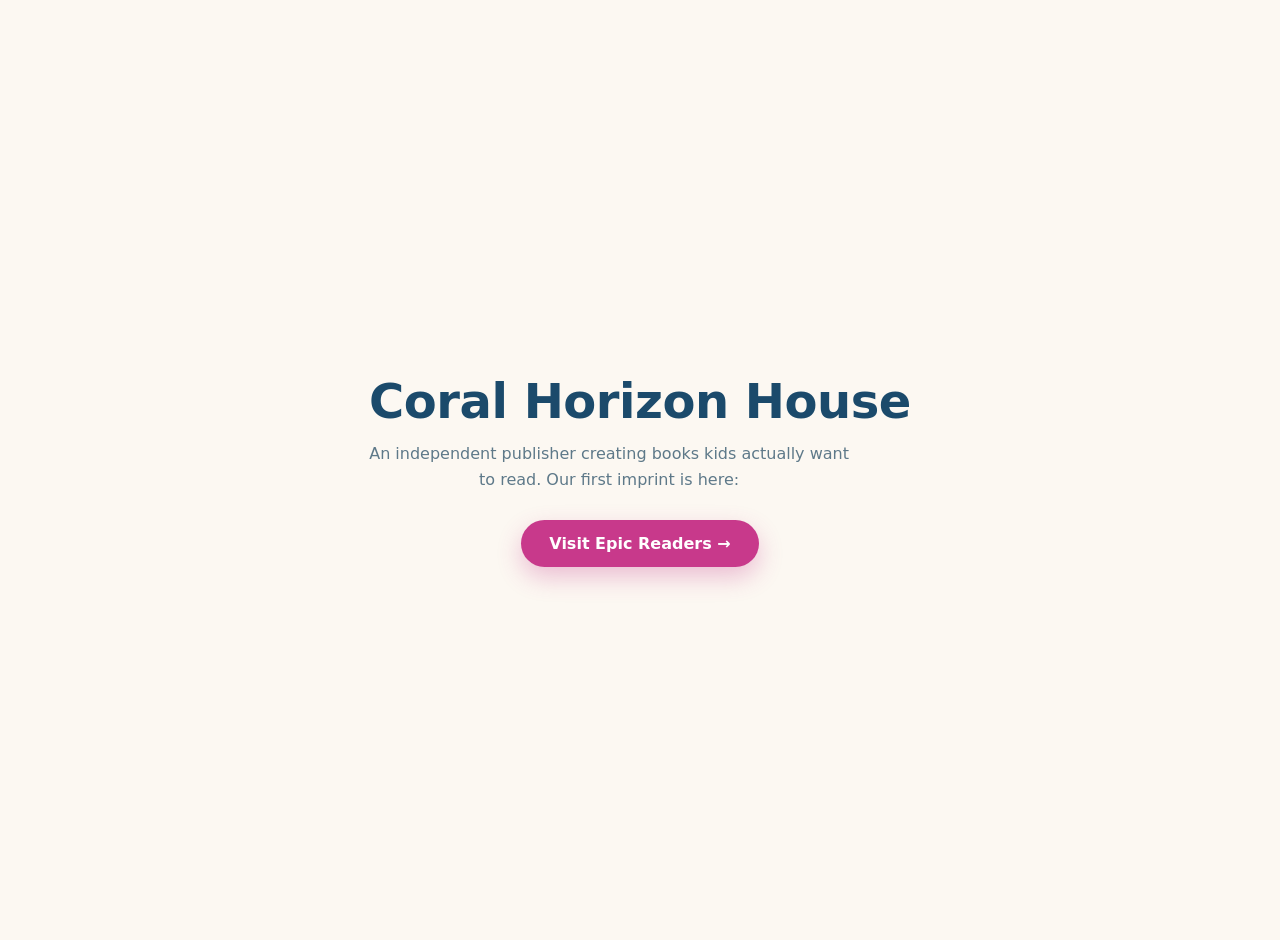
==== index.html @ 666780f9 "Initial commit: Coral Horizon House placeholder + Epic Readers landing" ====
<!doctype html>
<html lang="en">
<head>
<meta charset="utf-8">
<meta name="viewport" content="width=device-width, initial-scale=1">
<title>Coral Horizon House</title>
<style>
  body {
    margin:0; height:100vh; display:grid; place-items:center;
    font-family: system-ui, -apple-system, sans-serif;
    background: #fcf8f2; color: #1b4a6b; text-align: center; padding: 20px;
  }
  h1 { font-weight: 600; letter-spacing: -0.01em; margin: 0 0 12px; font-size: clamp(32px, 5vw, 48px); }
  p  { color: #5e7989; max-width: 480px; margin: 0 0 28px; line-height: 1.6; }
  a  {
    display: inline-block; padding: 14px 28px; background: #c8398b; color: #fff;
    text-decoration: none; border-radius: 999px; font-weight: 600;
    box-shadow: 0 10px 24px rgba(200,57,139,0.3);
  }
</style>
</head>
<body>
  <div>
    <h1>Coral Horizon House</h1>
    <p>An independent publisher creating books kids actually want to read. Our first imprint is here:</p>
    <a href="/epic-readers">Visit Epic Readers →</a>
  </div>
</body>
</html>
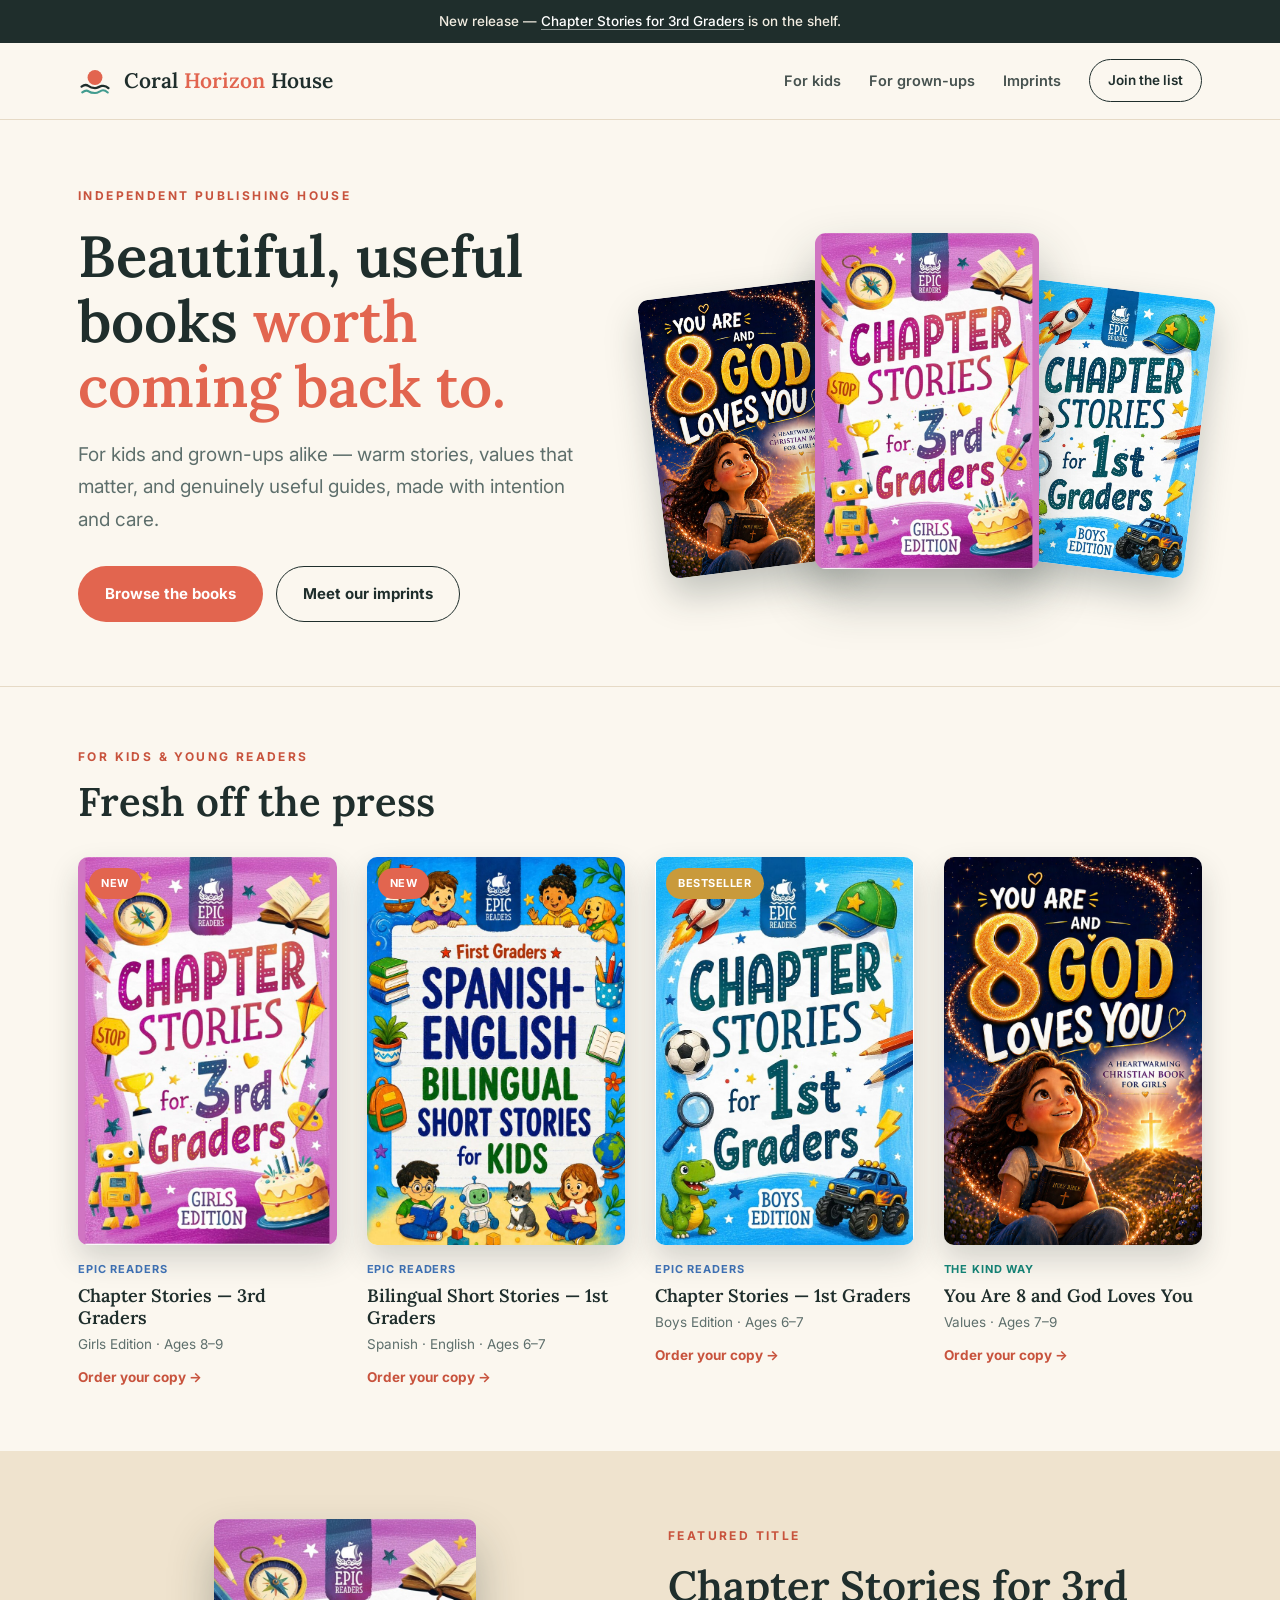
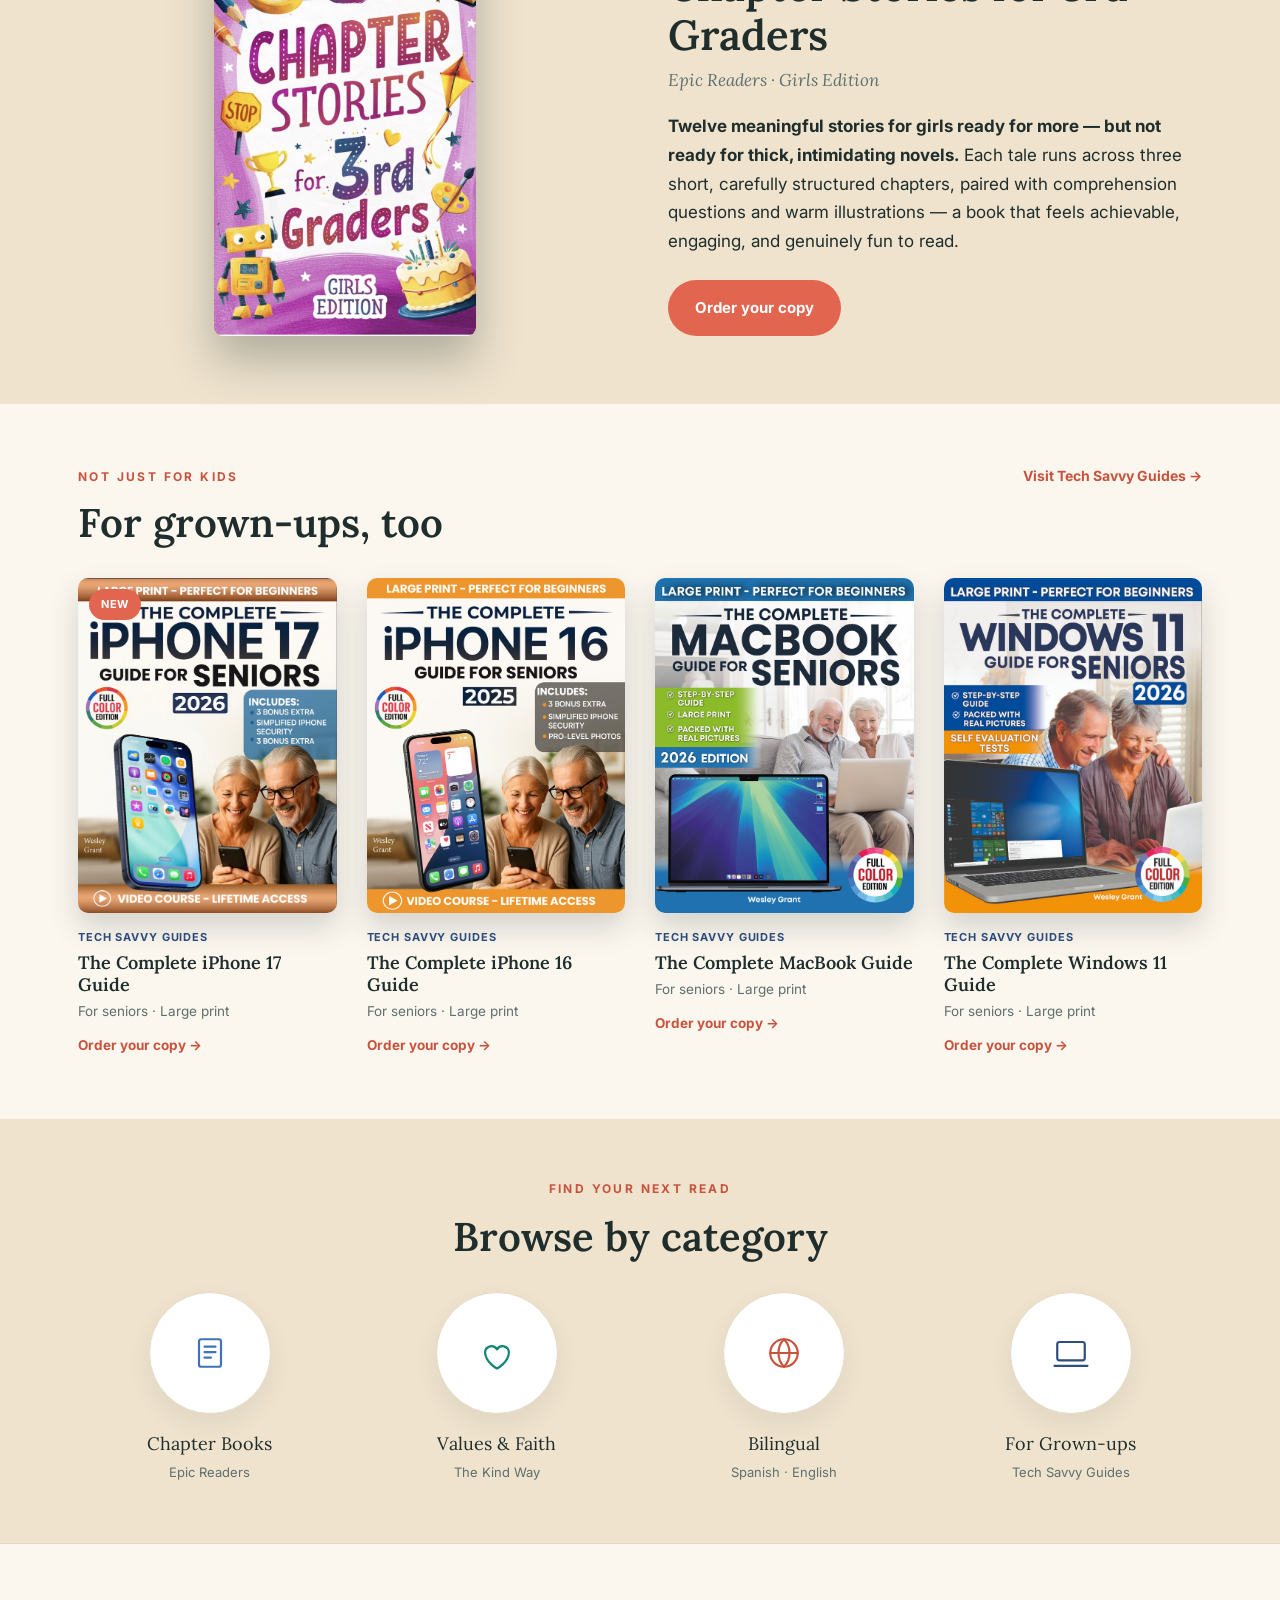
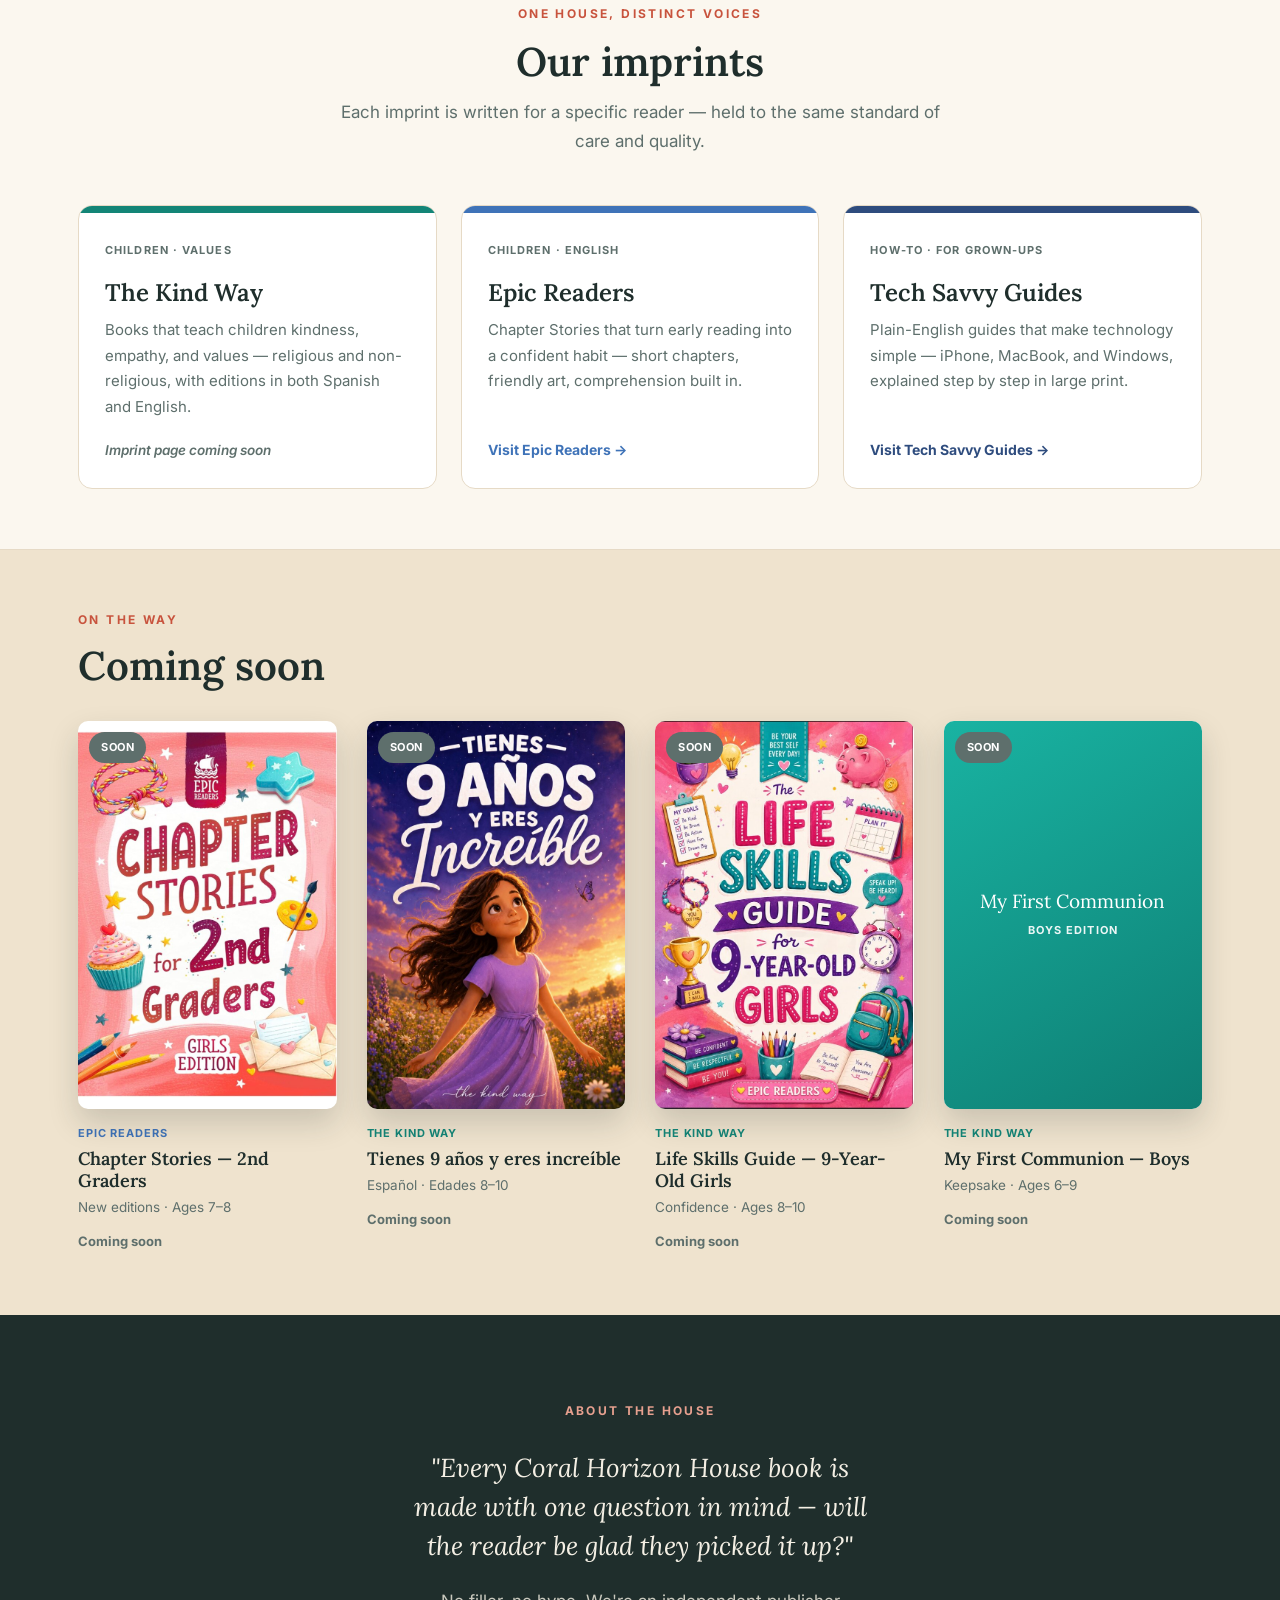
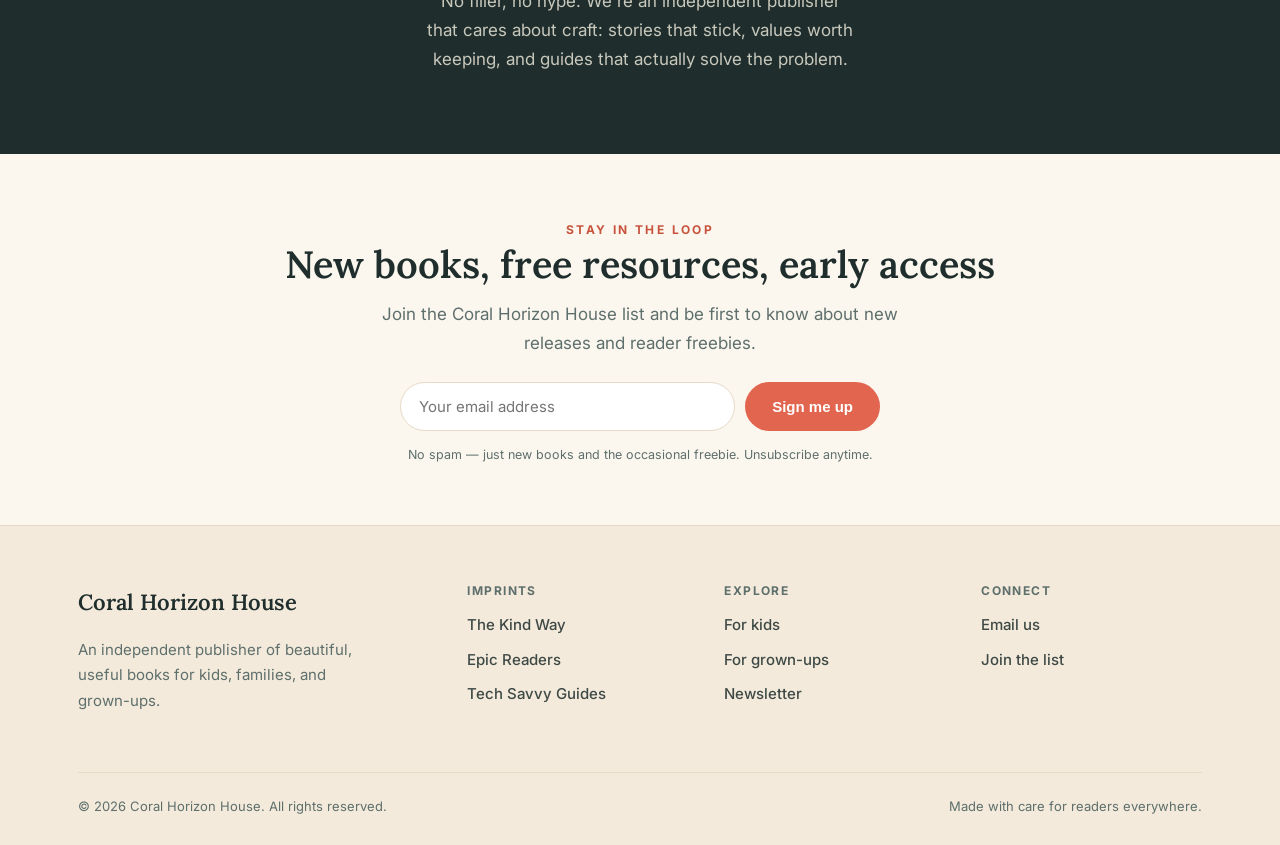
==== commit c6dda685: "Add files via upload" ====
--- a/index.html
+++ b/index.html
@@ -3,27 +3,384 @@
 <head>
 <meta charset="utf-8">
 <meta name="viewport" content="width=device-width, initial-scale=1">
-<title>Coral Horizon House</title>
+<title>Coral Horizon House — Independent Publisher</title>
+<meta name="description" content="Coral Horizon House is an independent publisher of beautiful, useful books for kids, families, and grown-ups. Home of Epic Readers, The Kind Way, and Tech Savvy Guides.">
+<link rel="preconnect" href="https://fonts.googleapis.com">
+<link rel="preconnect" href="https://fonts.gstatic.com" crossorigin>
+<link href="https://fonts.googleapis.com/css2?family=Lora:ital,wght@0,400;0,500;0,600;0,700;1,400;1,500&family=Inter:wght@400;500;600;700;800&display=swap" rel="stylesheet">
 <style>
-  body {
-    margin:0; height:100vh; display:grid; place-items:center;
-    font-family: system-ui, -apple-system, sans-serif;
-    background: #fcf8f2; color: #1b4a6b; text-align: center; padding: 20px;
+  :root{
+    --paper:#FBF7EF; --paper2:#F3EADB; --ink:#1F2E2C; --ink2:#5E6F6C; --line:#E6DAC6;
+    --coral:#E2654F; --coral-deep:#C8533D; --gold:#C99A3B;
+    --kind:#138577; --epic:#3F73B8; --tech:#2E4C7E;
+    --maxw:1180px;
   }
-  h1 { font-weight: 600; letter-spacing: -0.01em; margin: 0 0 12px; font-size: clamp(32px, 5vw, 48px); }
-  p  { color: #5e7989; max-width: 480px; margin: 0 0 28px; line-height: 1.6; }
-  a  {
-    display: inline-block; padding: 14px 28px; background: #c8398b; color: #fff;
-    text-decoration: none; border-radius: 999px; font-weight: 600;
-    box-shadow: 0 10px 24px rgba(200,57,139,0.3);
-  }
+  *{box-sizing:border-box}
+  html{scroll-behavior:smooth}
+  body{margin:0; background:var(--paper); color:var(--ink); font-family:"Inter",system-ui,sans-serif; font-size:17px; line-height:1.7; -webkit-font-smoothing:antialiased;}
+  h1,h2,h3,h4{font-family:"Lora",Georgia,serif; font-weight:600; line-height:1.18; margin:0;}
+  a{color:inherit; text-decoration:none}
+  img{max-width:100%; display:block}
+  .wrap{max-width:var(--maxw); margin:0 auto; padding:0 28px;}
+  .label{font-family:"Inter",sans-serif; font-weight:700; font-size:12px; letter-spacing:.2em; text-transform:uppercase; color:var(--coral-deep);}
+  .rule{height:1px; background:var(--line); border:0; margin:0;}
+  section[id]{scroll-margin-top:96px;}
+
+  .topbar{background:var(--ink); color:#f1ece1; text-align:center; font-size:13.5px; padding:10px 16px; font-weight:500;}
+  .topbar a{color:#fff; border-bottom:1px solid rgba(255,255,255,.5);}
+
+  header.nav{position:sticky; top:0; z-index:60; background:rgba(251,247,239,.92); backdrop-filter:blur(10px); border-bottom:1px solid var(--line);}
+  .nav-in{display:flex; align-items:center; justify-content:space-between; height:76px;}
+  .brand{display:flex; align-items:center; gap:12px;}
+  .brand .name{font-family:"Lora",serif; font-weight:600; font-size:21px; color:var(--ink);}
+  .brand .name b{font-weight:600; color:var(--coral);}
+  nav.links{display:flex; gap:28px; align-items:center}
+  nav.links a{font-weight:600; font-size:14.5px; color:var(--ink); opacity:.82;}
+  nav.links a:hover{opacity:1; color:var(--coral-deep)}
+  .nav-cta{border:1.5px solid var(--ink); border-radius:999px; padding:9px 18px !important; font-size:13.5px !important; opacity:1 !important;}
+  .nav-cta:hover{background:var(--ink); color:var(--paper) !important;}
+  @media(max-width:880px){ nav.links a:not(.nav-cta){display:none} }
+
+  /* HERO — big free-standing fanned covers with hover motion */
+  .hero{padding:60px 0 64px;}
+  .hero-grid{display:grid; grid-template-columns:1fr 1.05fr; gap:48px; align-items:center;}
+  @media(max-width:900px){ .hero-grid{grid-template-columns:1fr; gap:46px; text-align:center;} }
+  .hero .kicker{display:inline-block; margin-bottom:18px;}
+  .hero h1{font-size:clamp(36px,4.8vw,58px); font-weight:600; color:var(--ink); max-width:14ch; line-height:1.12;}
+  @media(max-width:900px){ .hero h1{margin:0 auto;} }
+  .hero h1 .accent{color:var(--coral);}
+  .hero p{font-size:clamp(16.5px,1.5vw,19px); color:var(--ink2); max-width:500px; margin:20px 0 30px;}
+  @media(max-width:900px){ .hero p{margin-left:auto; margin-right:auto;} }
+  .hero .btns{display:flex; gap:13px; flex-wrap:wrap;}
+  @media(max-width:900px){ .hero .btns{justify-content:center;} }
+  .btn{display:inline-flex; align-items:center; gap:9px; font-weight:700; font-size:15px; padding:14px 26px; border-radius:999px; transition:transform .15s, background .15s, color .15s; cursor:pointer; border:1.5px solid transparent;}
+  .btn:hover{transform:translateY(-2px)}
+  .btn-primary{background:var(--coral); color:#fff;}
+  .btn-primary:hover{background:var(--coral-deep)}
+  .btn-outline{border-color:var(--ink); color:var(--ink);}
+  .btn-outline:hover{background:var(--ink); color:var(--paper)}
+  .hero-art{display:flex; justify-content:center; align-items:flex-end; padding:14px 0;}
+  .hero-book{transition:transform .3s cubic-bezier(.2,.7,.3,1), box-shadow .3s;}
+  .hero-book img{width:auto; border-radius:11px; display:block; box-shadow:0 18px 36px rgba(31,46,44,.26);}
+  .hero-book.side img{height:280px;}
+  .hero-book.mid img{height:336px; box-shadow:0 26px 50px rgba(31,46,44,.34);}
+  .hero-book.left{transform:rotate(-7deg); margin-right:-24px; z-index:1;}
+  .hero-book.right{transform:rotate(7deg); margin-left:-24px; z-index:1;}
+  .hero-book.mid{z-index:3;}
+  .hero-book:hover{transform:translateY(-16px) rotate(0deg) scale(1.05); z-index:5;}
+  @media(max-width:480px){ .hero-book.side img{height:176px} .hero-book.mid img{height:210px} .hero-book.left{margin-right:-14px} .hero-book.right{margin-left:-14px} }
+
+  section.block{padding:60px 0;}
+  .head{display:flex; align-items:baseline; justify-content:space-between; gap:18px; margin-bottom:32px;}
+  .head .htext .label{display:block; margin-bottom:11px;}
+  .head h2{font-size:clamp(27px,3.4vw,40px); color:var(--ink);}
+  .head .more{font-weight:700; font-size:14px; color:var(--coral-deep); white-space:nowrap;}
+  .center-head{text-align:center; flex-direction:column; align-items:center; gap:0;}
+  .center-head .label{margin-bottom:13px;}
+  .center-head .sub{color:var(--ink2); max-width:600px; margin-top:13px;}
+
+  .row{display:grid; grid-template-columns:repeat(4,1fr); gap:30px;}
+  @media(max-width:880px){ .row{grid-template-columns:repeat(2,1fr); gap:28px 22px;} }
+  .book{display:flex; flex-direction:column;}
+  .book .cover{position:relative; aspect-ratio:2/3; border-radius:10px; overflow:hidden; background:#fff; box-shadow:0 14px 30px rgba(31,46,44,.18); transition:transform .2s, box-shadow .2s;}
+  .book:hover .cover{transform:translateY(-7px); box-shadow:0 24px 44px rgba(31,46,44,.28);}
+  .book .cover img{width:100%; height:100%; object-fit:contain;}
+  .row.adults .book .cover{aspect-ratio:700/907;}
+  .badge{position:absolute; top:11px; left:11px; z-index:2; font-weight:700; font-size:11px; letter-spacing:.05em; padding:6px 12px; border-radius:999px; color:#fff; text-transform:uppercase;}
+  .badge.new{background:var(--coral)} .badge.best{background:var(--gold)} .badge.soon{background:var(--ink2)}
+  .ph{position:absolute; inset:0; display:flex; flex-direction:column; align-items:center; justify-content:center; text-align:center; padding:22px; color:#fff; gap:9px;}
+  .ph .pt{font-family:"Lora",serif; font-size:19px; line-height:1.18;}
+  .ph .ps{font-size:11px; font-weight:700; letter-spacing:.1em; text-transform:uppercase; opacity:.92;}
+  .ph.kind{background:linear-gradient(150deg,#19B3A2,#0E7E73)} .ph.epic{background:linear-gradient(150deg,#5C97D6,#3257A0)} .ph.tech{background:linear-gradient(150deg,#3D82F0,#22416F)}
+  .book .bmeta{padding-top:15px;}
+  .book .imp{font-weight:700; font-size:11px; letter-spacing:.08em; text-transform:uppercase;}
+  .imp.epic{color:var(--epic)} .imp.kind{color:var(--kind)} .imp.tech{color:var(--tech)}
+  .book h3{font-family:"Lora",serif; font-size:18px; margin:6px 0 4px; font-weight:600; line-height:1.22;}
+  .book .age{font-size:13.5px; color:var(--ink2);}
+  .book .order{display:inline-block; margin-top:11px; font-weight:700; font-size:13.5px; color:var(--coral-deep); border-bottom:1.5px solid transparent;}
+  .book .order:hover{border-color:var(--coral-deep)}
+  .book .soonmark{display:inline-block; margin-top:11px; font-weight:700; font-size:13px; color:var(--ink2);}
+
+  .spot{background:#EFE3CE;}
+  .block.sand{background:#EFE3CE;}
+  .spot .wrap{display:grid; grid-template-columns:1fr 1fr; gap:56px; align-items:center; padding-top:68px; padding-bottom:68px;}
+  @media(max-width:880px){ .spot .wrap{grid-template-columns:1fr; gap:34px; text-align:center;} }
+  .spot .art{display:flex; justify-content:center; align-items:center;}
+  .spot .art img{width:262px; max-width:72%; height:auto; border-radius:9px; box-shadow:0 24px 46px rgba(31,46,44,.30);}
+  .spot h2{font-size:clamp(28px,3.6vw,42px); margin:13px 0 5px;}
+  .spot .by{color:var(--ink2); font-style:italic; font-family:"Lora",serif; margin-bottom:17px;}
+  .spot p{color:var(--ink); margin:0 0 24px;}
+  .spot p strong{font-weight:700;}
+
+  .cats{display:grid; grid-template-columns:repeat(4,1fr); gap:24px;}
+  @media(max-width:680px){ .cats{grid-template-columns:repeat(2,1fr); gap:28px 18px;} }
+  .cat{text-align:center;}
+  .cat .circle{width:122px; height:122px; margin:0 auto 15px; border-radius:50%; background:#fff; border:1px solid var(--line); display:grid; place-items:center; transition:transform .18s, border-color .18s; box-shadow:0 10px 24px rgba(31,46,44,.07);}
+  .cat:hover .circle{transform:translateY(-5px); border-color:var(--coral);}
+  .cat .cname{font-family:"Lora",serif; font-size:18px;}
+  .cat .ccount{font-size:13px; color:var(--ink2); margin-top:2px;}
+
+  .imprints{display:grid; grid-template-columns:repeat(3,1fr); gap:24px;}
+  @media(max-width:880px){ .imprints{grid-template-columns:1fr; max-width:480px; margin:0 auto;} }
+  .imp-card{background:#fff; border:1px solid var(--line); border-radius:14px; overflow:hidden; display:flex; flex-direction:column; transition:transform .18s, box-shadow .18s;}
+  .imp-card:hover{transform:translateY(-5px); box-shadow:0 22px 44px rgba(31,46,44,.14);}
+  .imp-card .bar{height:7px;}
+  .imp-card.kind .bar{background:var(--kind)} .imp-card.epic .bar{background:var(--epic)} .imp-card.tech .bar{background:var(--tech)}
+  .imp-card .ic{padding:28px 26px 26px; display:flex; flex-direction:column; flex:1;}
+  .imp-card .iname{font-family:"Lora",serif; font-size:24px; margin-bottom:4px; font-weight:600;}
+  .imp-card .ikind{font-weight:700; font-size:11px; letter-spacing:.1em; text-transform:uppercase; color:var(--ink2); margin-bottom:13px;}
+  .imp-card p{margin:0 0 20px; color:var(--ink2); font-size:15px;}
+  .imp-card .ilink{margin-top:auto; font-weight:700; font-size:14px;}
+  .imp-card.kind .ilink{color:var(--kind)} .imp-card.epic .ilink{color:var(--epic)} .imp-card.tech .ilink{color:var(--tech)}
+  .imp-card .pending{margin-top:auto; font-weight:600; font-size:13.5px; color:var(--ink2); font-style:italic;}
+
+  .about{background:var(--ink); color:#efe9dd;}
+  .about .wrap{max-width:720px; margin:0 auto; text-align:center; padding-top:80px; padding-bottom:80px;}
+  .about .label{color:#e7a08f;}
+  .about .quote{font-family:"Lora",serif; font-style:italic; font-size:clamp(20px,2.2vw,26px); line-height:1.5; color:#f4efe4; margin:24px auto 0; max-width:640px; text-wrap:balance;}
+  .about p{color:#c8c8bd; margin:22px auto 0; max-width:580px; text-wrap:balance;}
+
+  .news{text-align:center;}
+  .news h2{font-size:clamp(26px,3.2vw,38px);}
+  .news p{color:var(--ink2); max-width:540px; margin:13px auto 24px;}
+  .news form{display:flex; gap:10px; max-width:480px; margin:0 auto; flex-wrap:wrap; justify-content:center;}
+  .news input{flex:1; min-width:220px; padding:14px 18px; border-radius:999px; border:1.5px solid var(--line); background:#fff; font-size:15px; font-family:inherit;}
+  .news input:focus{outline:none; border-color:var(--coral);}
+  .news .fineprint{font-size:12.5px; color:var(--ink2); margin-top:13px;}
+
+  footer{background:var(--paper2); border-top:1px solid var(--line); padding:58px 0 28px; font-size:15px;}
+  .foot-grid{display:grid; grid-template-columns:1.6fr 1fr 1fr 1fr; gap:36px;}
+  @media(max-width:760px){ .foot-grid{grid-template-columns:1fr 1fr; gap:30px;} }
+  footer .fname{font-family:"Lora",serif; font-size:22px; margin-bottom:10px; font-weight:600;}
+  footer .fdesc{color:var(--ink2); max-width:280px;}
+  footer h4{font-family:"Inter",sans-serif; font-weight:700; font-size:12px; letter-spacing:.12em; text-transform:uppercase; color:var(--ink2); margin:0 0 14px;}
+  footer ul{list-style:none; margin:0; padding:0; display:flex; flex-direction:column; gap:9px;}
+  footer ul a{color:var(--ink); opacity:.85; font-weight:500;}
+  footer ul a:hover{color:var(--coral-deep); opacity:1;}
+  .foot-bottom{border-top:1px solid var(--line); margin-top:44px; padding-top:22px; color:var(--ink2); font-size:13px; display:flex; justify-content:space-between; flex-wrap:wrap; gap:10px;}
 </style>
 </head>
 <body>
-  <div>
-    <h1>Coral Horizon House</h1>
-    <p>An independent publisher creating books kids actually want to read. Our first imprint is here:</p>
-    <a href="/epic-readers">Visit Epic Readers →</a>
-  </div>
+
+<div class="topbar">New release — <a href="https://www.amazon.com/dp/B0GXN8T6BP">Chapter Stories for 3rd Graders</a> is on the shelf.</div>
+
+<header class="nav">
+  <div class="wrap nav-in">
+    <a class="brand" href="/">
+      <svg width="34" height="34" viewBox="0 0 48 48" fill="none" xmlns="http://www.w3.org/2000/svg" aria-hidden="true">
+        <circle cx="24" cy="19" r="10.5" fill="#E2654F"/>
+        <path d="M5 32c4-3 7-3 9.5-1S20 34 24 34s5-2 9.5-3 6.5 0 9.5 3" stroke="#1F2E2C" stroke-width="3.2" stroke-linecap="round"/>
+        <path d="M6 40c4-3 7-3 9-1.4S20 41 24 41s5.5-1.8 9-3.4 6 0 9 2.6" stroke="#138577" stroke-width="3" stroke-linecap="round" opacity=".8"/>
+      </svg>
+      <span class="name">Coral <b>Horizon</b> House</span>
+    </a>
+    <nav class="links">
+      <a href="#kids">For kids</a>
+      <a href="#grown">For grown-ups</a>
+      <a href="#imprints">Imprints</a>
+      <a class="nav-cta" href="#news">Join the list</a>
+    </nav>
+  </div>
+</header>
+
+<!-- HERO -->
+<section class="hero">
+  <div class="wrap hero-grid">
+    <div class="hero-copy">
+      <span class="label kicker">Independent Publishing House</span>
+      <h1>Beautiful, useful books <span class="accent">worth coming back to.</span></h1>
+      <p>For kids and grown-ups alike — warm stories, values that matter, and genuinely useful guides, made with intention and care.</p>
+      <div class="btns">
+        <a class="btn btn-primary" href="#kids">Browse the books</a>
+        <a class="btn btn-outline" href="#imprints">Meet our imprints</a>
+      </div>
+    </div>
+    <div class="hero-art">
+      <div class="hero-book left side"><img src="books/faith-you-are-8.jpg" alt="You Are 8 and God Loves You"></div>
+      <div class="hero-book mid"><img src="books/epic-3rd-girls.jpg" alt="Chapter Stories for 3rd Graders"></div>
+      <div class="hero-book right side"><img src="books/epic-1st-boys.jpg" alt="Chapter Stories for 1st Graders — Boys Edition"></div>
+    </div>
+  </div>
+</section>
+
+<hr class="rule">
+
+<!-- FOR KIDS -->
+<section class="block" id="kids">
+  <div class="wrap">
+    <div class="head"><div class="htext"><span class="label">For kids &amp; young readers</span><h2>Fresh off the press</h2></div></div>
+    <div class="row">
+      <article class="book">
+        <a class="cover" href="https://www.amazon.com/dp/B0GXN8T6BP"><span class="badge new">New</span><img src="books/epic-3rd-girls.jpg" alt="Chapter Stories for 3rd Graders — Girls Edition"></a>
+        <div class="bmeta"><div class="imp epic">Epic Readers</div><h3>Chapter Stories — 3rd Graders</h3><div class="age">Girls Edition · Ages 8–9</div><a class="order" href="https://www.amazon.com/dp/B0GXN8T6BP">Order your copy →</a></div>
+      </article>
+      <article class="book">
+        <a class="cover" href="https://www.amazon.com/dp/B0GZSQ7CNR"><span class="badge new">New</span><img src="books/epic-bilingual-1st.jpg" alt="Bilingual Short Stories for 1st Graders"></a>
+        <div class="bmeta"><div class="imp epic">Epic Readers</div><h3>Bilingual Short Stories — 1st Graders</h3><div class="age">Spanish · English · Ages 6–7</div><a class="order" href="https://www.amazon.com/dp/B0GZSQ7CNR">Order your copy →</a></div>
+      </article>
+      <article class="book">
+        <a class="cover" href="https://www.amazon.com/dp/B0GY76QD25"><span class="badge best">Bestseller</span><img src="books/epic-1st-boys.jpg" alt="Chapter Stories for 1st Graders — Boys Edition"></a>
+        <div class="bmeta"><div class="imp epic">Epic Readers</div><h3>Chapter Stories — 1st Graders</h3><div class="age">Boys Edition · Ages 6–7</div><a class="order" href="https://www.amazon.com/dp/B0GY76QD25">Order your copy →</a></div>
+      </article>
+      <article class="book">
+        <a class="cover" href="https://www.amazon.com/dp/B0GVB26YTG"><img src="books/faith-you-are-8.jpg" alt="You Are 8 and God Loves You"></a>
+        <div class="bmeta"><div class="imp kind">The Kind Way</div><h3>You Are 8 and God Loves You</h3><div class="age">Values · Ages 7–9</div><a class="order" href="https://www.amazon.com/dp/B0GVB26YTG">Order your copy →</a></div>
+      </article>
+    </div>
+  </div>
+</section>
+
+<!-- FEATURED -->
+<section class="spot">
+  <div class="wrap">
+    <div class="art"><img src="books/epic-3rd-girls-full.jpg" alt="Chapter Stories for 3rd Graders — Girls Edition"></div>
+    <div class="txt">
+      <span class="label">Featured title</span>
+      <h2>Chapter Stories for 3rd Graders</h2>
+      <div class="by">Epic Readers · Girls Edition</div>
+      <p><strong>Twelve meaningful stories for girls ready for more — but not ready for thick, intimidating novels.</strong> Each tale runs across three short, carefully structured chapters, paired with comprehension questions and warm illustrations — a book that feels achievable, engaging, and genuinely fun to read.</p>
+      <a class="btn btn-primary" href="https://www.amazon.com/dp/B0GXN8T6BP">Order your copy</a>
+    </div>
+  </div>
+</section>
+
+<!-- FOR GROWN-UPS -->
+<section class="block" id="grown">
+  <div class="wrap">
+    <div class="head"><div class="htext"><span class="label">Not just for kids</span><h2>For grown-ups, too</h2></div><a class="more" href="tech-savvy-guides/index.html">Visit Tech Savvy Guides →</a></div>
+    <div class="row adults">
+      <article class="book">
+        <a class="cover" href="https://www.amazon.com/dp/B0G1S3PJZW"><span class="badge new">New</span><img src="books/tech-iphone17.jpg" alt="The Complete iPhone 17 Guide for Seniors"></a>
+        <div class="bmeta"><div class="imp tech">Tech Savvy Guides</div><h3>The Complete iPhone 17 Guide</h3><div class="age">For seniors · Large print</div><a class="order" href="https://www.amazon.com/dp/B0G1S3PJZW">Order your copy →</a></div>
+      </article>
+      <article class="book">
+        <a class="cover" href="https://www.amazon.com/dp/B0FBWNLN68"><img src="books/tech-iphone16.jpg" alt="The Complete iPhone 16 Guide for Seniors"></a>
+        <div class="bmeta"><div class="imp tech">Tech Savvy Guides</div><h3>The Complete iPhone 16 Guide</h3><div class="age">For seniors · Large print</div><a class="order" href="https://www.amazon.com/dp/B0FBWNLN68">Order your copy →</a></div>
+      </article>
+      <article class="book">
+        <a class="cover" href="https://www.amazon.com/dp/B0FR56V5N1"><img src="books/tech-macbook.jpg" alt="The Complete MacBook Guide for Seniors"></a>
+        <div class="bmeta"><div class="imp tech">Tech Savvy Guides</div><h3>The Complete MacBook Guide</h3><div class="age">For seniors · Large print</div><a class="order" href="https://www.amazon.com/dp/B0FR56V5N1">Order your copy →</a></div>
+      </article>
+      <article class="book">
+        <a class="cover" href="https://www.amazon.com/dp/B0FJ6KH4V1"><img src="books/tech-windows11.jpg" alt="The Complete Windows 11 Guide for Seniors"></a>
+        <div class="bmeta"><div class="imp tech">Tech Savvy Guides</div><h3>The Complete Windows 11 Guide</h3><div class="age">For seniors · Large print</div><a class="order" href="https://www.amazon.com/dp/B0FJ6KH4V1">Order your copy →</a></div>
+      </article>
+    </div>
+  </div>
+</section>
+
+<!-- BROWSE BY CATEGORY -->
+<section class="block sand">
+  <div class="wrap">
+    <div class="head center-head"><span class="label">Find your next read</span><h2>Browse by category</h2></div>
+    <div class="cats">
+      <a class="cat" href="#kids">
+        <div class="circle"><svg width="44" height="44" viewBox="0 0 48 48" fill="none" stroke="#3F73B8" stroke-width="2.4" stroke-linecap="round" stroke-linejoin="round"><rect x="12" y="9" width="24" height="30" rx="2.5"/><path d="M18 17h12M18 23h12M18 29h7"/></svg></div>
+        <div class="cname">Chapter Books</div><div class="ccount">Epic Readers</div>
+      </a>
+      <a class="cat" href="#kids">
+        <div class="circle"><svg width="44" height="44" viewBox="0 0 48 48" fill="none" stroke="#138577" stroke-width="2.4" stroke-linecap="round" stroke-linejoin="round"><path d="M24 41s-13-7-13-18a7 7 0 0 1 13-3 7 7 0 0 1 13 3c0 11-13 18-13 18Z"/></svg></div>
+        <div class="cname">Values &amp; Faith</div><div class="ccount">The Kind Way</div>
+      </a>
+      <a class="cat" href="#kids">
+        <div class="circle"><svg width="44" height="44" viewBox="0 0 48 48" fill="none" stroke="#C8533D" stroke-width="2.4" stroke-linecap="round" stroke-linejoin="round"><circle cx="24" cy="24" r="15"/><path d="M9 24h30M24 9c4 4 6 9.5 6 15s-2 11-6 15c-4-4-6-9.5-6-15s2-11 6-15Z"/></svg></div>
+        <div class="cname">Bilingual</div><div class="ccount">Spanish · English</div>
+      </a>
+      <a class="cat" href="tech-savvy-guides/index.html">
+        <div class="circle"><svg width="44" height="44" viewBox="0 0 48 48" fill="none" stroke="#2E4C7E" stroke-width="2.4" stroke-linecap="round" stroke-linejoin="round"><rect x="9" y="12" width="30" height="20" rx="2.5"/><path d="M6 38h36"/></svg></div>
+        <div class="cname">For Grown-ups</div><div class="ccount">Tech Savvy Guides</div>
+      </a>
+    </div>
+  </div>
+</section>
+
+<hr class="rule">
+
+<!-- IMPRINTS -->
+<section class="block" id="imprints">
+  <div class="wrap">
+    <div class="head center-head"><span class="label">One house, distinct voices</span><h2>Our imprints</h2><p class="sub">Each imprint is written for a specific reader — held to the same standard of care and quality.</p></div>
+    <div class="imprints">
+      <article class="imp-card kind">
+        <div class="bar"></div>
+        <div class="ic"><div class="ikind">Children · Values</div><div class="iname">The Kind Way</div><p>Books that teach children kindness, empathy, and values — religious and non-religious, with editions in both Spanish and English.</p><span class="pending">Imprint page coming soon</span></div>
+      </article>
+      <article class="imp-card epic">
+        <div class="bar"></div>
+        <div class="ic"><div class="ikind">Children · English</div><div class="iname">Epic Readers</div><p>Chapter Stories that turn early reading into a confident habit — short chapters, friendly art, comprehension built in.</p><a class="ilink" href="epic-readers/index.html">Visit Epic Readers →</a></div>
+      </article>
+      <article class="imp-card tech">
+        <div class="bar"></div>
+        <div class="ic"><div class="ikind">How-to · For grown-ups</div><div class="iname">Tech Savvy Guides</div><p>Plain-English guides that make technology simple — iPhone, MacBook, and Windows, explained step by step in large print.</p><a class="ilink" href="tech-savvy-guides/index.html">Visit Tech Savvy Guides →</a></div>
+      </article>
+    </div>
+  </div>
+</section>
+
+<hr class="rule">
+
+<!-- COMING SOON -->
+<section class="block sand">
+  <div class="wrap">
+    <div class="head"><div class="htext"><span class="label">On the way</span><h2>Coming soon</h2></div></div>
+    <div class="row">
+      <article class="book">
+        <div class="cover"><span class="badge soon">Soon</span><img src="books/epic-2nd.jpg" alt="Chapter Stories for 2nd Graders"></div>
+        <div class="bmeta"><div class="imp epic">Epic Readers</div><h3>Chapter Stories — 2nd Graders</h3><div class="age">New editions · Ages 7–8</div><span class="soonmark">Coming soon</span></div>
+      </article>
+      <article class="book">
+        <div class="cover"><span class="badge soon">Soon</span><img src="books/kind-tienes-9.jpg" alt="Tienes 9 años y eres increíble"></div>
+        <div class="bmeta"><div class="imp kind">The Kind Way</div><h3>Tienes 9 años y eres increíble</h3><div class="age">Español · Edades 8–10</div><span class="soonmark">Coming soon</span></div>
+      </article>
+      <article class="book">
+        <div class="cover"><span class="badge soon">Soon</span><img src="books/lifeskills-9.jpg" alt="Life Skills Guide for 9-Year-Old Girls"></div>
+        <div class="bmeta"><div class="imp kind">The Kind Way</div><h3>Life Skills Guide — 9-Year-Old Girls</h3><div class="age">Confidence · Ages 8–10</div><span class="soonmark">Coming soon</span></div>
+      </article>
+      <article class="book">
+        <div class="cover"><span class="badge soon">Soon</span><div class="ph kind"><div class="pt">My First Communion</div><div class="ps">Boys Edition</div></div></div>
+        <div class="bmeta"><div class="imp kind">The Kind Way</div><h3>My First Communion — Boys</h3><div class="age">Keepsake · Ages 6–9</div><span class="soonmark">Coming soon</span></div>
+      </article>
+    </div>
+  </div>
+</section>
+
+<!-- ABOUT -->
+<section class="about" id="about">
+  <div class="wrap">
+    <span class="label">About the house</span>
+    <p class="quote">"Every Coral Horizon House book is made with one question in mind — will the reader be glad they picked it up?"</p>
+    <p>No filler, no hype. We're an independent publisher that cares about craft: stories that stick, values worth keeping, and guides that actually solve the problem.</p>
+  </div>
+</section>
+
+<!-- NEWSLETTER -->
+<section class="block news" id="news">
+  <div class="wrap">
+    <span class="label">Stay in the loop</span>
+    <h2>New books, free resources, early access</h2>
+    <p>Join the Coral Horizon House list and be first to know about new releases and reader freebies.</p>
+    <form onsubmit="return false">
+      <input type="email" placeholder="Your email address" aria-label="Email address" required>
+      <button class="btn btn-primary" type="submit">Sign me up</button>
+    </form>
+    <div class="fineprint">No spam — just new books and the occasional freebie. Unsubscribe anytime.</div>
+  </div>
+</section>
+
+<footer>
+  <div class="wrap">
+    <div class="foot-grid">
+      <div>
+        <div class="fname">Coral Horizon House</div>
+        <p class="fdesc">An independent publisher of beautiful, useful books for kids, families, and grown-ups.</p>
+      </div>
+      <div><h4>Imprints</h4><ul><li><a href="#imprints">The Kind Way</a></li><li><a href="epic-readers/index.html">Epic Readers</a></li><li><a href="tech-savvy-guides/index.html">Tech Savvy Guides</a></li></ul></div>
+      <div><h4>Explore</h4><ul><li><a href="#kids">For kids</a></li><li><a href="#grown">For grown-ups</a></li><li><a href="#news">Newsletter</a></li></ul></div>
+      <div><h4>Connect</h4><ul><li><a href="mailto:hello@coralhorizonhouse.com">Email us</a></li><li><a href="#news">Join the list</a></li></ul></div>
+    </div>
+    <div class="foot-bottom"><span>© 2026 Coral Horizon House. All rights reserved.</span><span>Made with care for readers everywhere.</span></div>
+  </div>
+</footer>
+
 </body>
 </html>
